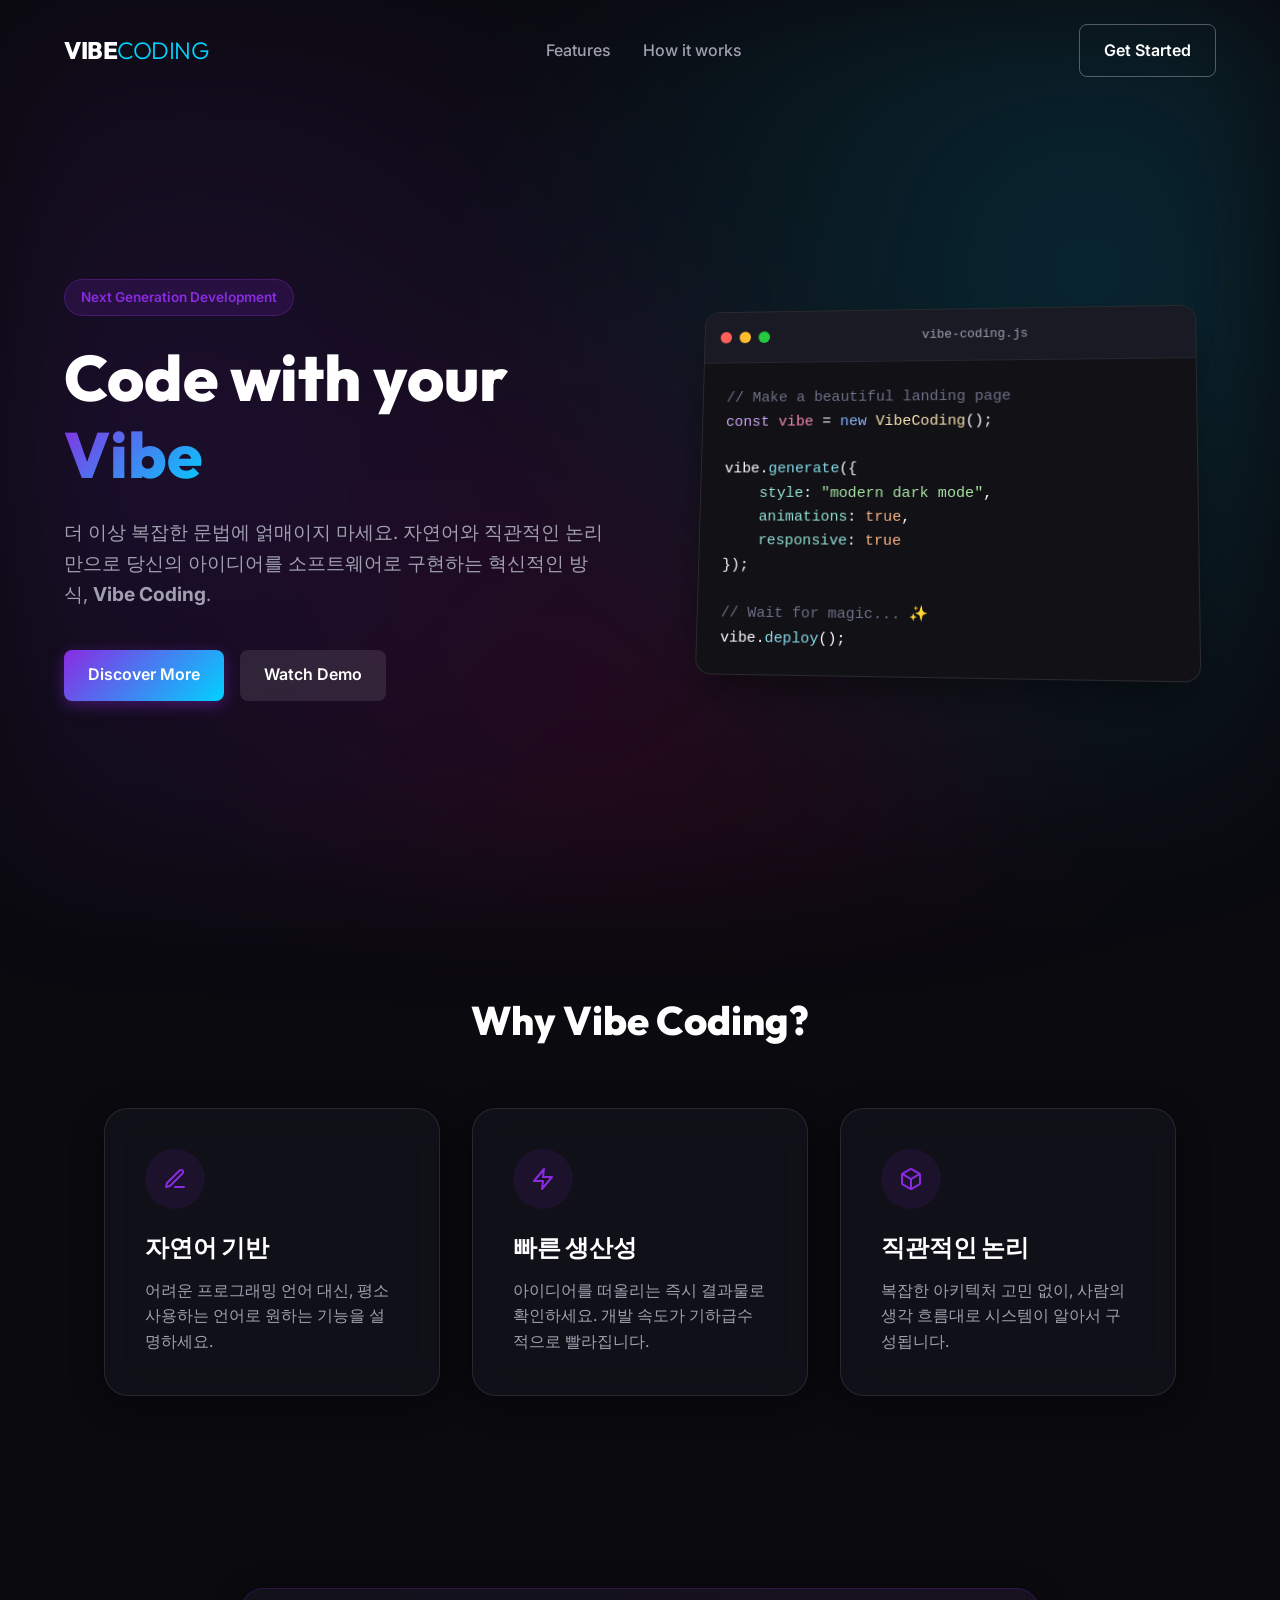
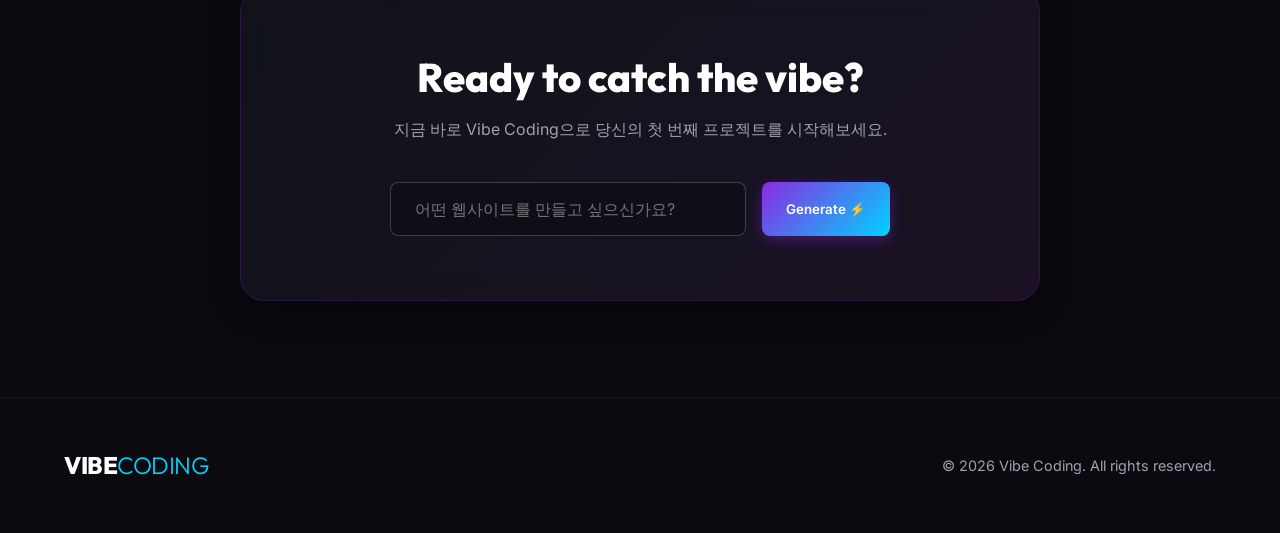
==== index.html @ e5df1e01 "feat: Add Vibe Coding landing page" ====
<!DOCTYPE html>
<html lang="ko">
<head>
    <meta charset="UTF-8">
    <meta name="viewport" content="width=device-width, initial-scale=1.0">
    <title>Vibe Coding | 코딩의 새로운 패러다임</title>
    <meta name="description" content="Vibe Coding은 자연어와 직관적인 논리로 소프트웨어를 개발하는 새로운 접근 방식입니다. 코딩의 미래를 경험해보세요.">
    
    <!-- Google Fonts -->
    <link rel="preconnect" href="https://fonts.googleapis.com">
    <link rel="preconnect" href="https://fonts.gstatic.com" crossorigin>
    <link href="https://fonts.googleapis.com/css2?family=Outfit:wght@300;400;600;800&family=Inter:wght@400;500;700&display=swap" rel="stylesheet">
    
    <link rel="stylesheet" href="style.css">
</head>
<body>
    <div class="blob-bg"></div>
    
    <nav class="navbar">
        <div class="logo">VIBE<span>CODING</span></div>
        <ul class="nav-links">
            <li><a href="#features">Features</a></li>
            <li><a href="#how-it-works">How it works</a></li>
        </ul>
        <a href="#get-started" class="btn btn-outline">Get Started</a>
    </nav>

    <main>
        <!-- Hero Section -->
        <section class="hero">
            <div class="hero-content">
                <div class="badge">Next Generation Development</div>
                <h1 class="glitch-title" data-text="Code with your Vibe">Code with your <span class="gradient-text">Vibe</span></h1>
                <p class="hero-subtitle">
                    더 이상 복잡한 문법에 얽매이지 마세요. 자연어와 직관적인 논리만으로 당신의 아이디어를 소프트웨어로 구현하는 혁신적인 방식, <strong>Vibe Coding</strong>.
                </p>
                <div class="hero-actions">
                    <a href="#features" class="btn btn-primary">Discover More</a>
                    <a href="#demo" class="btn btn-secondary">Watch Demo</a>
                </div>
            </div>
            <div class="hero-visual">
                <div class="code-window">
                    <div class="window-header">
                        <span class="dot red"></span>
                        <span class="dot yellow"></span>
                        <span class="dot green"></span>
                        <span class="title">vibe-coding.js</span>
                    </div>
                    <div class="window-body">
                        <pre><code><span class="comment">// Make a beautiful landing page</span>
<span class="keyword">const</span> <span class="variable">vibe</span> = <span class="function">new</span> <span class="class">VibeCoding</span>();

vibe.<span class="method">generate</span>({
    <span class="property">style</span>: <span class="string">"modern dark mode"</span>,
    <span class="property">animations</span>: <span class="boolean">true</span>,
    <span class="property">responsive</span>: <span class="boolean">true</span>
});

<span class="comment">// Wait for magic... ✨</span>
vibe.<span class="method">deploy</span>();</code></pre>
                    </div>
                </div>
            </div>
        </section>

        <!-- Features Section -->
        <section id="features" class="features">
            <h2 class="section-title">Why Vibe Coding?</h2>
            <div class="features-grid">
                <div class="feature-card glass">
                    <div class="icon-wrapper">
                        <svg width="24" height="24" viewBox="0 0 24 24" fill="none" stroke="currentColor" stroke-width="2" stroke-linecap="round" stroke-linejoin="round"><path d="M12 20h9"></path><path d="M16.5 3.5a2.121 2.121 0 0 1 3 3L7 19l-4 1 1-4L16.5 3.5z"></path></svg>
                    </div>
                    <h3>자연어 기반</h3>
                    <p>어려운 프로그래밍 언어 대신, 평소 사용하는 언어로 원하는 기능을 설명하세요.</p>
                </div>
                <div class="feature-card glass">
                    <div class="icon-wrapper">
                        <svg width="24" height="24" viewBox="0 0 24 24" fill="none" stroke="currentColor" stroke-width="2" stroke-linecap="round" stroke-linejoin="round"><path d="M13 2L3 14h9l-1 8 10-12h-9l1-8z"></path></svg>
                    </div>
                    <h3>빠른 생산성</h3>
                    <p>아이디어를 떠올리는 즉시 결과물로 확인하세요. 개발 속도가 기하급수적으로 빨라집니다.</p>
                </div>
                <div class="feature-card glass">
                    <div class="icon-wrapper">
                        <svg width="24" height="24" viewBox="0 0 24 24" fill="none" stroke="currentColor" stroke-width="2" stroke-linecap="round" stroke-linejoin="round"><path d="M21 16V8a2 2 0 0 0-1-1.73l-7-4a2 2 0 0 0-2 0l-7 4A2 2 0 0 0 3 8v8a2 2 0 0 0 1 1.73l7 4a2 2 0 0 0 2 0l7-4A2 2 0 0 0 21 16z"></path><polyline points="3.27 6.96 12 12.01 20.73 6.96"></polyline><line x1="12" y1="22.08" x2="12" y2="12"></line></svg>
                    </div>
                    <h3>직관적인 논리</h3>
                    <p>복잡한 아키텍처 고민 없이, 사람의 생각 흐름대로 시스템이 알아서 구성됩니다.</p>
                </div>
            </div>
        </section>
        
        <!-- CTA Section -->
        <section id="get-started" class="cta-section">
            <div class="cta-container glass">
                <h2>Ready to catch the vibe?</h2>
                <p>지금 바로 Vibe Coding으로 당신의 첫 번째 프로젝트를 시작해보세요.</p>
                <div class="input-group">
                    <input type="text" placeholder="어떤 웹사이트를 만들고 싶으신가요?">
                    <button class="btn btn-primary">Generate ⚡</button>
                </div>
            </div>
        </section>
    </main>

    <footer>
        <div class="footer-content">
            <div class="logo">VIBE<span>CODING</span></div>
            <p>&copy; 2026 Vibe Coding. All rights reserved.</p>
        </div>
    </footer>

    <script src="main.js"></script>
</body>
</html>
---- style.css ----
:root {
    /* Color Palette */
    --bg-dark: #0a0a0f;
    --bg-surface: rgba(20, 20, 30, 0.6);
    --text-primary: #ffffff;
    --text-secondary: #a0a0b0;
    
    /* Vibrant Accents */
    --accent-primary: #8a2be2;
    --accent-secondary: #00d2ff;
    --accent-tertiary: #ff007f;
    
    /* Gradients */
    --gradient-brand: linear-gradient(135deg, var(--accent-primary), var(--accent-secondary));
    --gradient-glow: radial-gradient(circle at center, rgba(138, 43, 226, 0.3) 0%, transparent 70%);
    
    /* Typography */
    --font-heading: 'Outfit', sans-serif;
    --font-body: 'Inter', sans-serif;
    --font-mono: 'Fira Code', monospace;
    
    /* Utils */
    --border-glass: 1px solid rgba(255, 255, 255, 0.1);
    --shadow-glass: 0 8px 32px 0 rgba(0, 0, 0, 0.37);
    --radius-lg: 24px;
    --radius-md: 16px;
    --radius-sm: 8px;
}

* {
    margin: 0;
    padding: 0;
    box-sizing: border-box;
}

body {
    background-color: var(--bg-dark);
    color: var(--text-primary);
    font-family: var(--font-body);
    line-height: 1.6;
    overflow-x: hidden;
    position: relative;
}

/* Background Effects */
.blob-bg {
    position: fixed;
    top: 0;
    left: 0;
    width: 100vw;
    height: 100vh;
    z-index: -1;
    background-image: 
        radial-gradient(circle at 15% 50%, rgba(138, 43, 226, 0.15) 0%, transparent 50%),
        radial-gradient(circle at 85% 30%, rgba(0, 210, 255, 0.15) 0%, transparent 50%),
        radial-gradient(circle at 50% 80%, rgba(255, 0, 127, 0.1) 0%, transparent 50%);
    filter: blur(60px);
    animation: pulse 15s ease-in-out infinite alternate;
}

@keyframes pulse {
    0% { transform: scale(1); }
    100% { transform: scale(1.1); }
}

/* Typography */
h1, h2, h3 {
    font-family: var(--font-heading);
    font-weight: 800;
    line-height: 1.2;
}

.gradient-text {
    background: var(--gradient-brand);
    -webkit-background-clip: text;
    -webkit-text-fill-color: transparent;
    background-clip: text;
}

/* Utilities */
.glass {
    background: var(--bg-surface);
    backdrop-filter: blur(16px);
    -webkit-backdrop-filter: blur(16px);
    border: var(--border-glass);
    box-shadow: var(--shadow-glass);
}

/* Navbar */
.navbar {
    display: flex;
    justify-content: space-between;
    align-items: center;
    padding: 1.5rem 5%;
    position: fixed;
    top: 0;
    width: 100%;
    z-index: 100;
    transition: background 0.3s ease;
}

.navbar.scrolled {
    background: rgba(10, 10, 15, 0.8);
    backdrop-filter: blur(10px);
    border-bottom: var(--border-glass);
}

.logo {
    font-family: var(--font-heading);
    font-size: 1.5rem;
    font-weight: 800;
    letter-spacing: -0.5px;
}

.logo span {
    color: var(--accent-secondary);
    font-weight: 300;
}

.nav-links {
    display: flex;
    gap: 2rem;
    list-style: none;
}

.nav-links a {
    color: var(--text-secondary);
    text-decoration: none;
    font-weight: 500;
    transition: color 0.3s ease;
}

.nav-links a:hover {
    color: var(--text-primary);
}

/* Buttons */
.btn {
    display: inline-flex;
    align-items: center;
    justify-content: center;
    padding: 0.8rem 1.5rem;
    border-radius: var(--radius-sm);
    font-weight: 600;
    font-family: var(--font-body);
    text-decoration: none;
    cursor: pointer;
    transition: all 0.3s ease;
    border: none;
}

.btn-primary {
    background: var(--gradient-brand);
    color: white;
    box-shadow: 0 4px 15px rgba(138, 43, 226, 0.4);
}

.btn-primary:hover {
    transform: translateY(-2px);
    box-shadow: 0 6px 20px rgba(138, 43, 226, 0.6);
}

.btn-secondary {
    background: rgba(255, 255, 255, 0.1);
    color: white;
    backdrop-filter: blur(10px);
}

.btn-secondary:hover {
    background: rgba(255, 255, 255, 0.2);
}

.btn-outline {
    background: transparent;
    border: 1px solid rgba(255, 255, 255, 0.3);
    color: white;
}

.btn-outline:hover {
    border-color: white;
}

/* Hero Section */
.hero {
    min-height: 100vh;
    display: flex;
    align-items: center;
    justify-content: space-between;
    padding: 0 5%;
    padding-top: 80px;
    gap: 4rem;
}

.hero-content {
    flex: 1;
    max-width: 600px;
    opacity: 0;
    transform: translateY(30px);
    animation: fadeUp 0.8s ease forwards 0.2s;
}

@keyframes fadeUp {
    to {
        opacity: 1;
        transform: translateY(0);
    }
}

.badge {
    display: inline-block;
    padding: 0.4rem 1rem;
    background: rgba(138, 43, 226, 0.15);
    border: 1px solid rgba(138, 43, 226, 0.3);
    border-radius: 50px;
    font-size: 0.85rem;
    font-weight: 600;
    color: var(--accent-primary);
    margin-bottom: 1.5rem;
}

.glitch-title {
    font-size: 4rem;
    margin-bottom: 1.5rem;
}

.hero-subtitle {
    font-size: 1.2rem;
    color: var(--text-secondary);
    margin-bottom: 2.5rem;
}

.hero-actions {
    display: flex;
    gap: 1rem;
}

/* Code Window */
.hero-visual {
    flex: 1;
    display: flex;
    justify-content: center;
    perspective: 1000px;
    opacity: 0;
    animation: fadeIn 1s ease forwards 0.5s;
}

@keyframes fadeIn {
    to { opacity: 1; }
}

.code-window {
    width: 100%;
    max-width: 500px;
    background: #111116;
    border-radius: var(--radius-md);
    border: 1px solid rgba(255, 255, 255, 0.1);
    box-shadow: 0 25px 50px -12px rgba(0, 0, 0, 0.5);
    overflow: hidden;
    transform: rotateY(-5deg) rotateX(5deg);
    transition: transform 0.5s ease;
}

.code-window:hover {
    transform: rotateY(0) rotateX(0) scale(1.02);
}

.window-header {
    background: #1a1a24;
    padding: 1rem;
    display: flex;
    align-items: center;
    gap: 8px;
    border-bottom: 1px solid rgba(255, 255, 255, 0.05);
}

.dot {
    width: 12px;
    height: 12px;
    border-radius: 50%;
}
.dot.red { background: #ff5f56; }
.dot.yellow { background: #ffbd2e; }
.dot.green { background: #27c93f; }

.window-header .title {
    margin-left: auto;
    margin-right: auto;
    font-family: var(--font-mono);
    font-size: 0.8rem;
    color: var(--text-secondary);
}

.window-body {
    padding: 1.5rem;
    font-family: var(--font-mono);
    font-size: 0.95rem;
    overflow-x: auto;
}

/* Syntax Highlighting */
.comment { color: #6c7086; }
.keyword { color: #cba6f7; }
.variable { color: #f38ba8; }
.function { color: #89b4fa; }
.class { color: #f9e2af; }
.method { color: #89dceb; }
.property { color: #94e2d5; }
.string { color: #a6e3a1; }
.boolean { color: #fab387; }

/* Features Section */
.features {
    padding: 6rem 5%;
    max-width: 1200px;
    margin: 0 auto;
}

.section-title {
    font-size: 2.5rem;
    text-align: center;
    margin-bottom: 4rem;
}

.features-grid {
    display: grid;
    grid-template-columns: repeat(auto-fit, minmax(300px, 1fr));
    gap: 2rem;
}

.feature-card {
    padding: 2.5rem;
    border-radius: var(--radius-lg);
    transition: transform 0.3s ease, box-shadow 0.3s ease;
    opacity: 0;
    transform: translateY(30px);
}

.feature-card.visible {
    opacity: 1;
    transform: translateY(0);
    transition: opacity 0.6s ease, transform 0.6s ease;
}

.feature-card:hover {
    transform: translateY(-10px);
    border-color: rgba(138, 43, 226, 0.3);
    box-shadow: 0 15px 30px rgba(0, 0, 0, 0.2), inset 0 0 20px rgba(138, 43, 226, 0.05);
}

.icon-wrapper {
    width: 60px;
    height: 60px;
    border-radius: 50%;
    background: rgba(138, 43, 226, 0.1);
    display: flex;
    align-items: center;
    justify-content: center;
    color: var(--accent-primary);
    margin-bottom: 1.5rem;
}

.feature-card h3 {
    font-size: 1.5rem;
    margin-bottom: 1rem;
}

.feature-card p {
    color: var(--text-secondary);
}

/* CTA Section */
.cta-section {
    padding: 6rem 5%;
    display: flex;
    justify-content: center;
}

.cta-container {
    width: 100%;
    max-width: 800px;
    padding: 4rem 2rem;
    border-radius: var(--radius-lg);
    text-align: center;
    background: linear-gradient(135deg, rgba(20, 20, 30, 0.8), rgba(30, 20, 40, 0.8));
    border: 1px solid rgba(138, 43, 226, 0.2);
}

.cta-container h2 {
    font-size: 2.5rem;
    margin-bottom: 1rem;
}

.cta-container p {
    color: var(--text-secondary);
    margin-bottom: 2.5rem;
}

.input-group {
    display: flex;
    gap: 1rem;
    max-width: 500px;
    margin: 0 auto;
}

.input-group input {
    flex: 1;
    padding: 1rem 1.5rem;
    border-radius: var(--radius-sm);
    border: 1px solid rgba(255, 255, 255, 0.2);
    background: rgba(0, 0, 0, 0.2);
    color: white;
    font-family: var(--font-body);
    font-size: 1rem;
}

.input-group input:focus {
    outline: none;
    border-color: var(--accent-primary);
}

/* Footer */
footer {
    padding: 3rem 5%;
    border-top: 1px solid rgba(255, 255, 255, 0.05);
}

.footer-content {
    display: flex;
    justify-content: space-between;
    align-items: center;
    max-width: 1200px;
    margin: 0 auto;
}

.footer-content p {
    color: var(--text-secondary);
    font-size: 0.9rem;
}

/* Responsive */
@media (max-width: 900px) {
    .hero {
        flex-direction: column;
        text-align: center;
        padding-top: 120px;
    }
    
    .hero-content {
        align-items: center;
        display: flex;
        flex-direction: column;
    }
    
    .hero-actions {
        justify-content: center;
    }
    
    .glitch-title {
        font-size: 3rem;
    }
}

@media (max-width: 600px) {
    .nav-links {
        display: none;
    }
    
    .input-group {
        flex-direction: column;
    }
    
    .footer-content {
        flex-direction: column;
        gap: 1rem;
    }
}
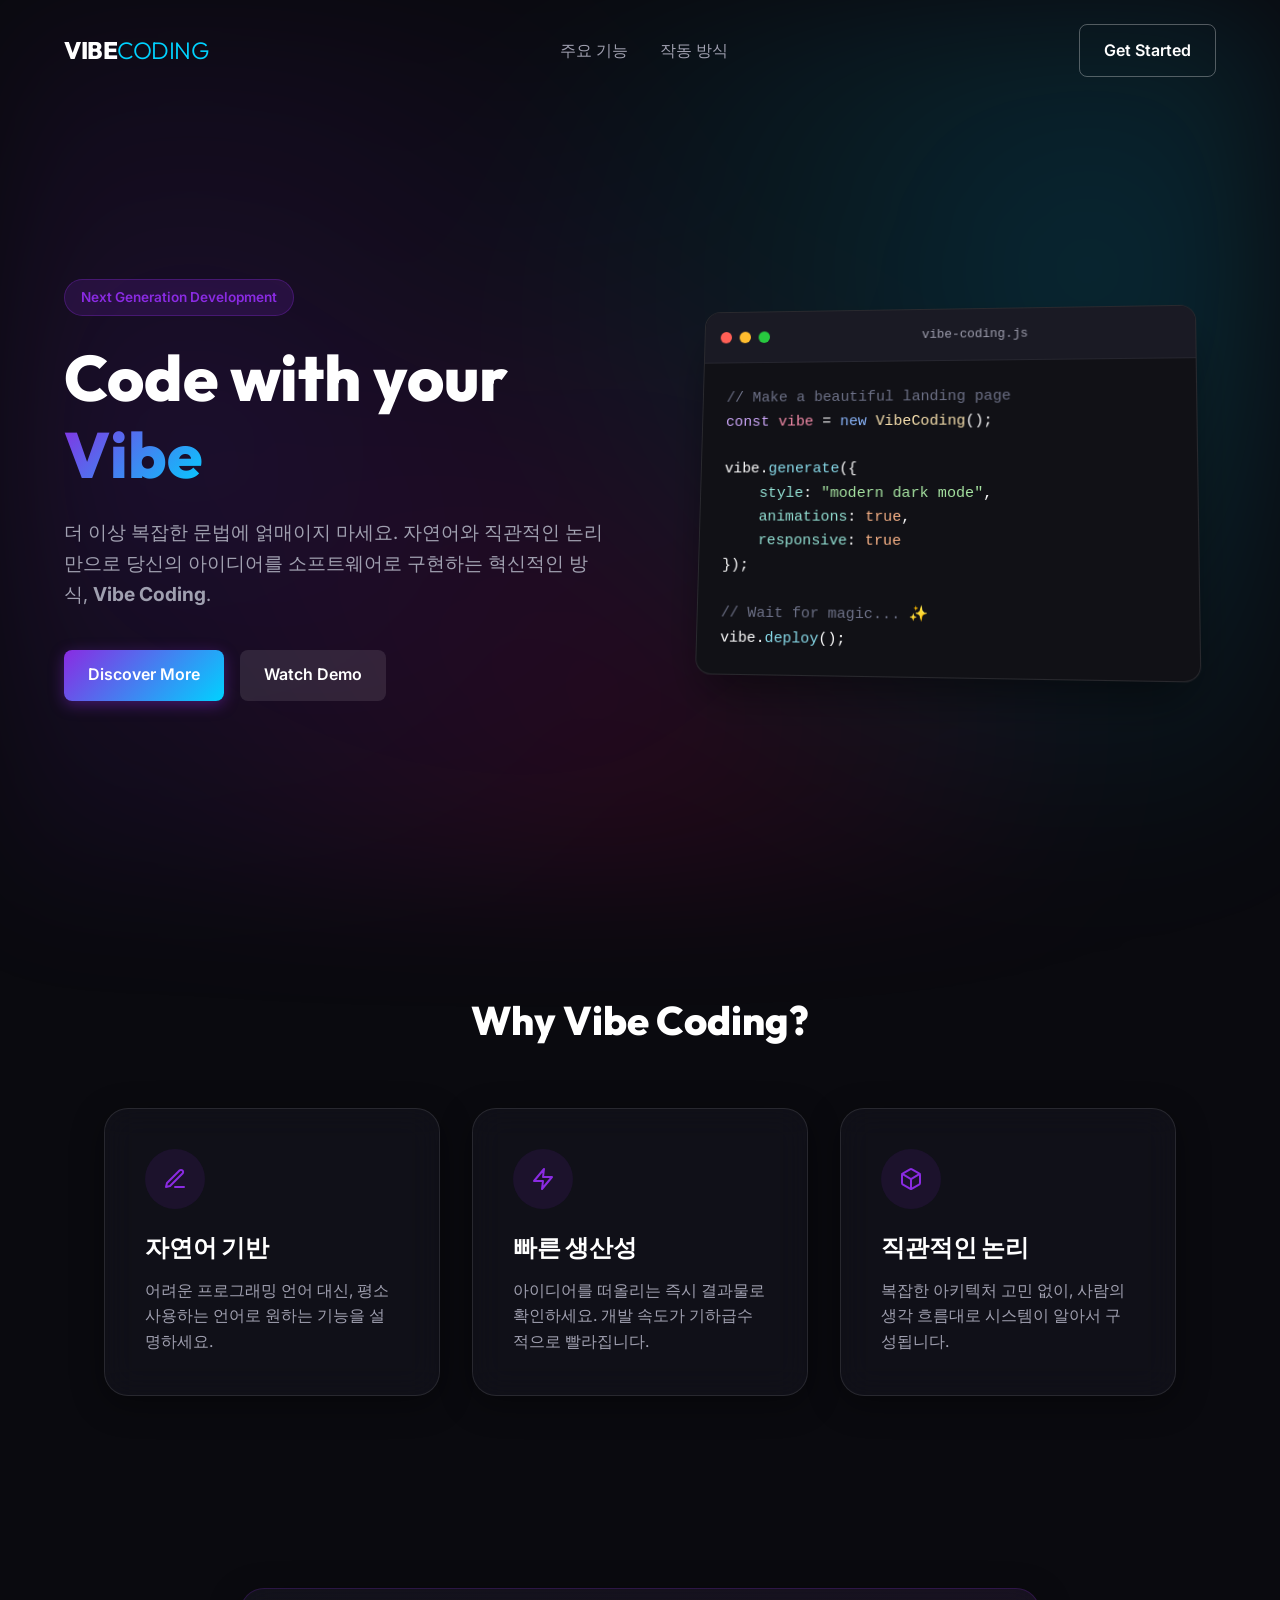
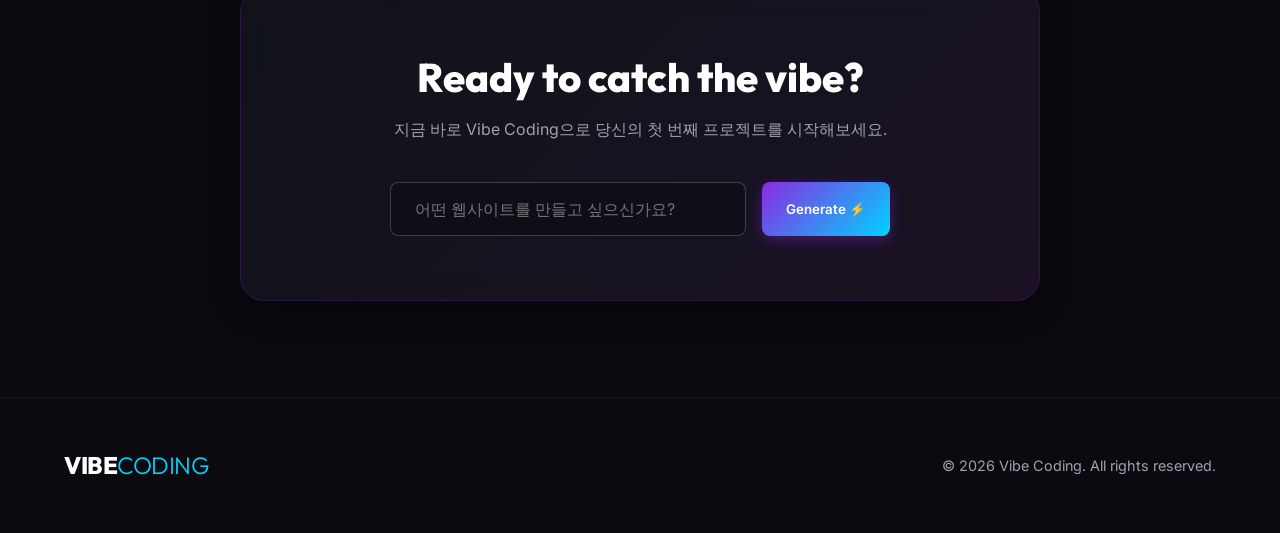
==== commit 0c74473e: "fix: Translate nav menu items to Korean" ====
--- a/index.html
+++ b/index.html
@@ -19,8 +19,8 @@
     <nav class="navbar">
         <div class="logo">VIBE<span>CODING</span></div>
         <ul class="nav-links">
-            <li><a href="#features">Features</a></li>
-            <li><a href="#how-it-works">How it works</a></li>
+            <li><a href="#features">주요 기능</a></li>
+            <li><a href="#how-it-works">작동 방식</a></li>
         </ul>
         <a href="#get-started" class="btn btn-outline">Get Started</a>
     </nav>
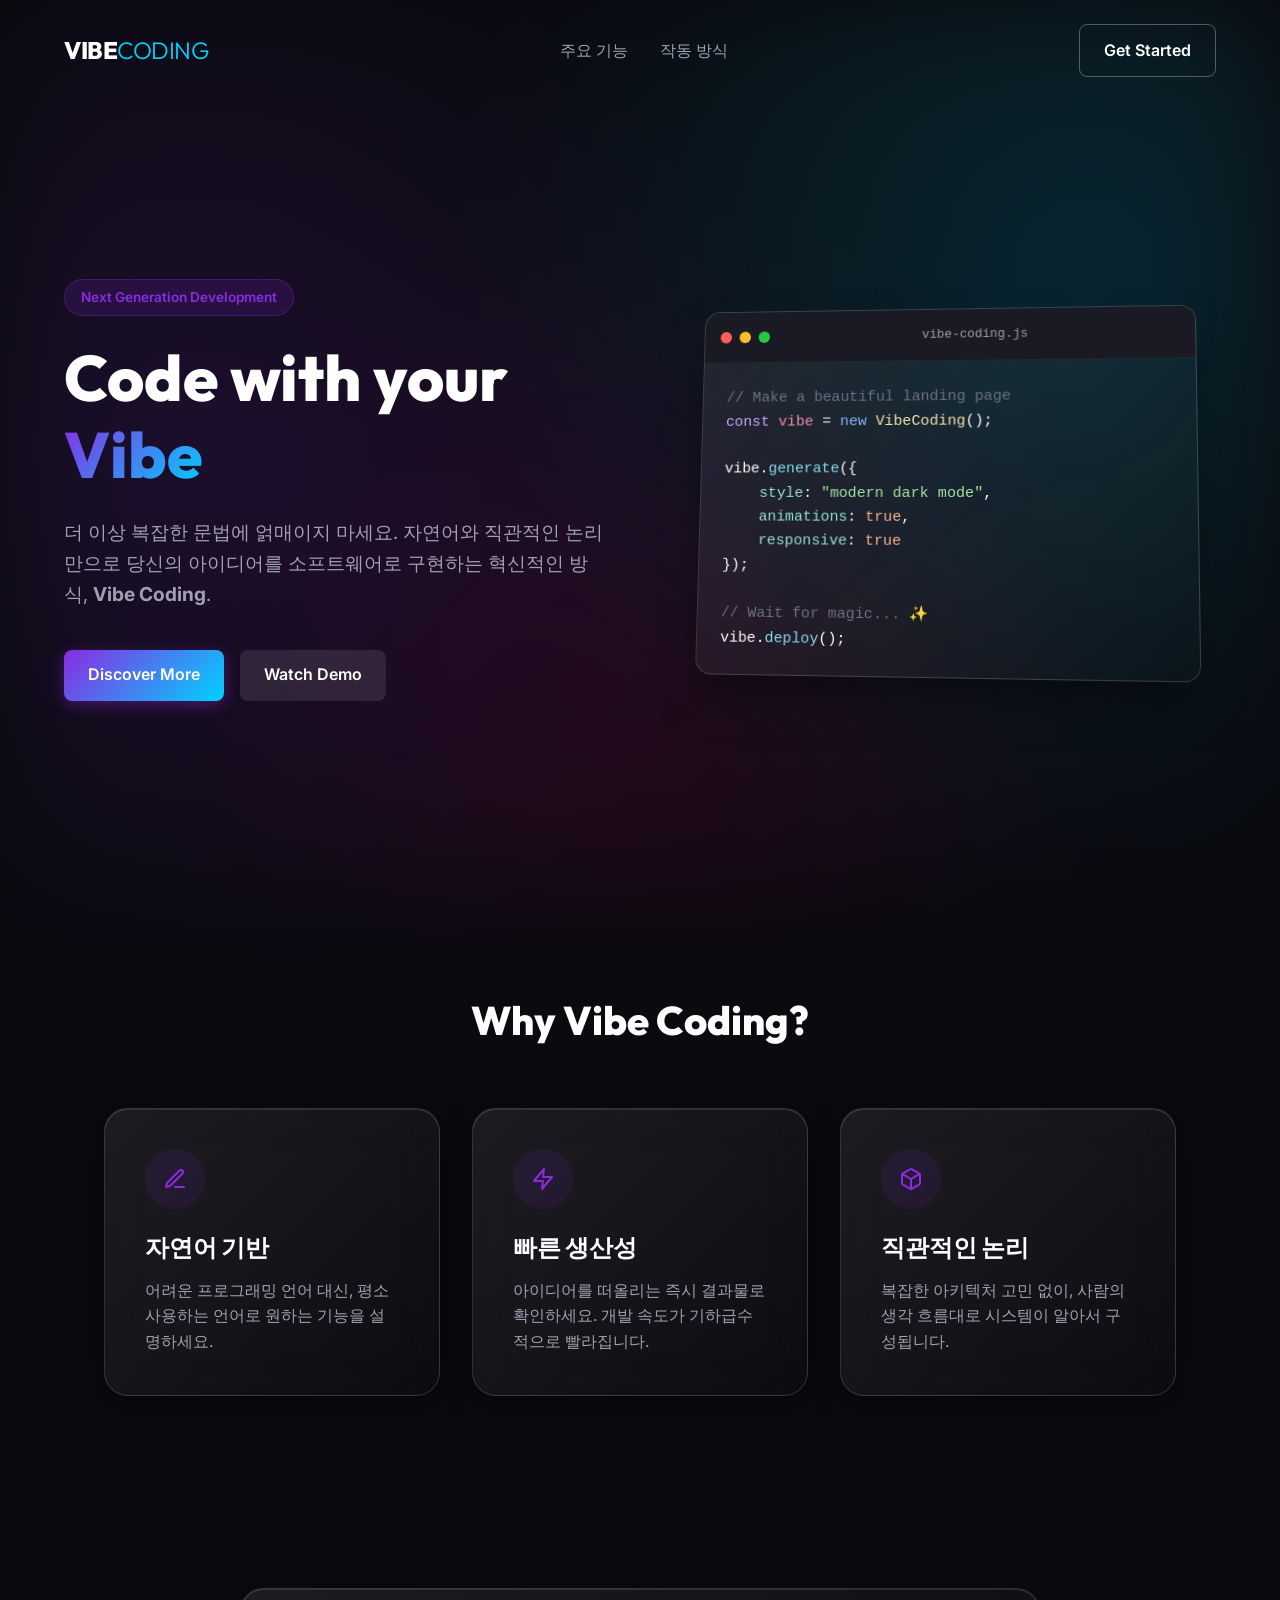
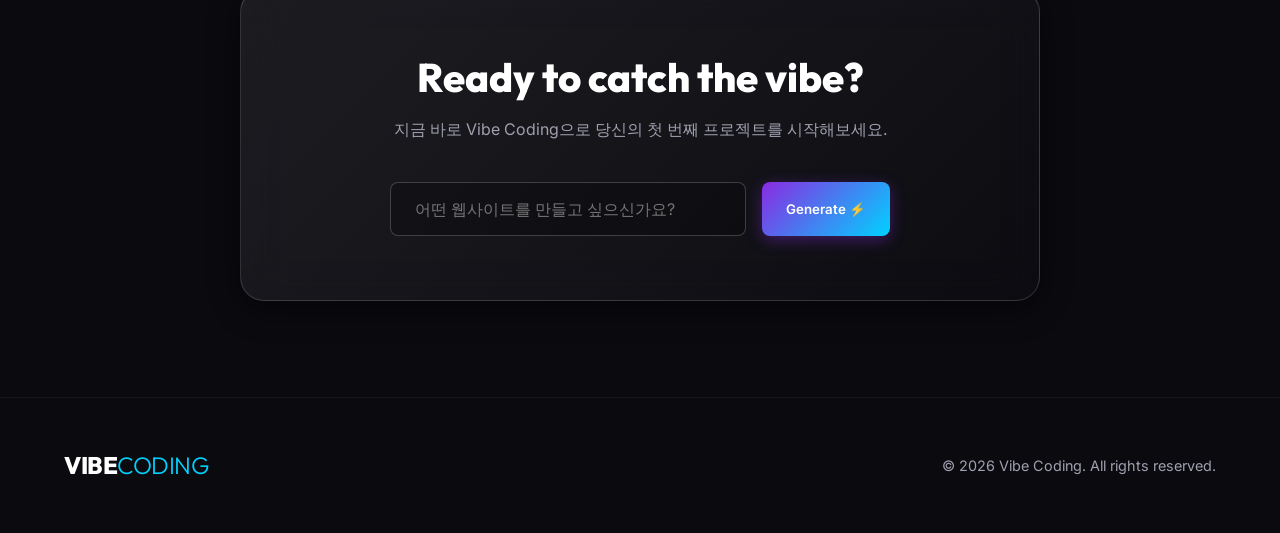
==== commit 3bebf872: "style: Enhance glassmorphism effect" ====
--- a/index.html
+++ b/index.html
@@ -40,7 +40,7 @@
                 </div>
             </div>
             <div class="hero-visual">
-                <div class="code-window">
+                <div class="code-window glass">
                     <div class="window-header">
                         <span class="dot red"></span>
                         <span class="dot yellow"></span>
--- a/style.css
+++ b/style.css
@@ -79,11 +79,11 @@
 
 /* Utilities */
 .glass {
-    background: var(--bg-surface);
-    backdrop-filter: blur(16px);
-    -webkit-backdrop-filter: blur(16px);
-    border: var(--border-glass);
-    box-shadow: var(--shadow-glass);
+    background: linear-gradient(135deg, rgba(255, 255, 255, 0.08), rgba(255, 255, 255, 0.01));
+    backdrop-filter: blur(24px);
+    -webkit-backdrop-filter: blur(24px);
+    border: 1px solid rgba(255, 255, 255, 0.15);
+    box-shadow: 0 8px 32px 0 rgba(0, 0, 0, 0.4), inset 0 1px 0 rgba(255, 255, 255, 0.1);
 }
 
 /* Navbar */
@@ -251,9 +251,7 @@
 .code-window {
     width: 100%;
     max-width: 500px;
-    background: #111116;
     border-radius: var(--radius-md);
-    border: 1px solid rgba(255, 255, 255, 0.1);
     box-shadow: 0 25px 50px -12px rgba(0, 0, 0, 0.5);
     overflow: hidden;
     transform: rotateY(-5deg) rotateX(5deg);
@@ -381,8 +379,6 @@
     padding: 4rem 2rem;
     border-radius: var(--radius-lg);
     text-align: center;
-    background: linear-gradient(135deg, rgba(20, 20, 30, 0.8), rgba(30, 20, 40, 0.8));
-    border: 1px solid rgba(138, 43, 226, 0.2);
 }
 
 .cta-container h2 {
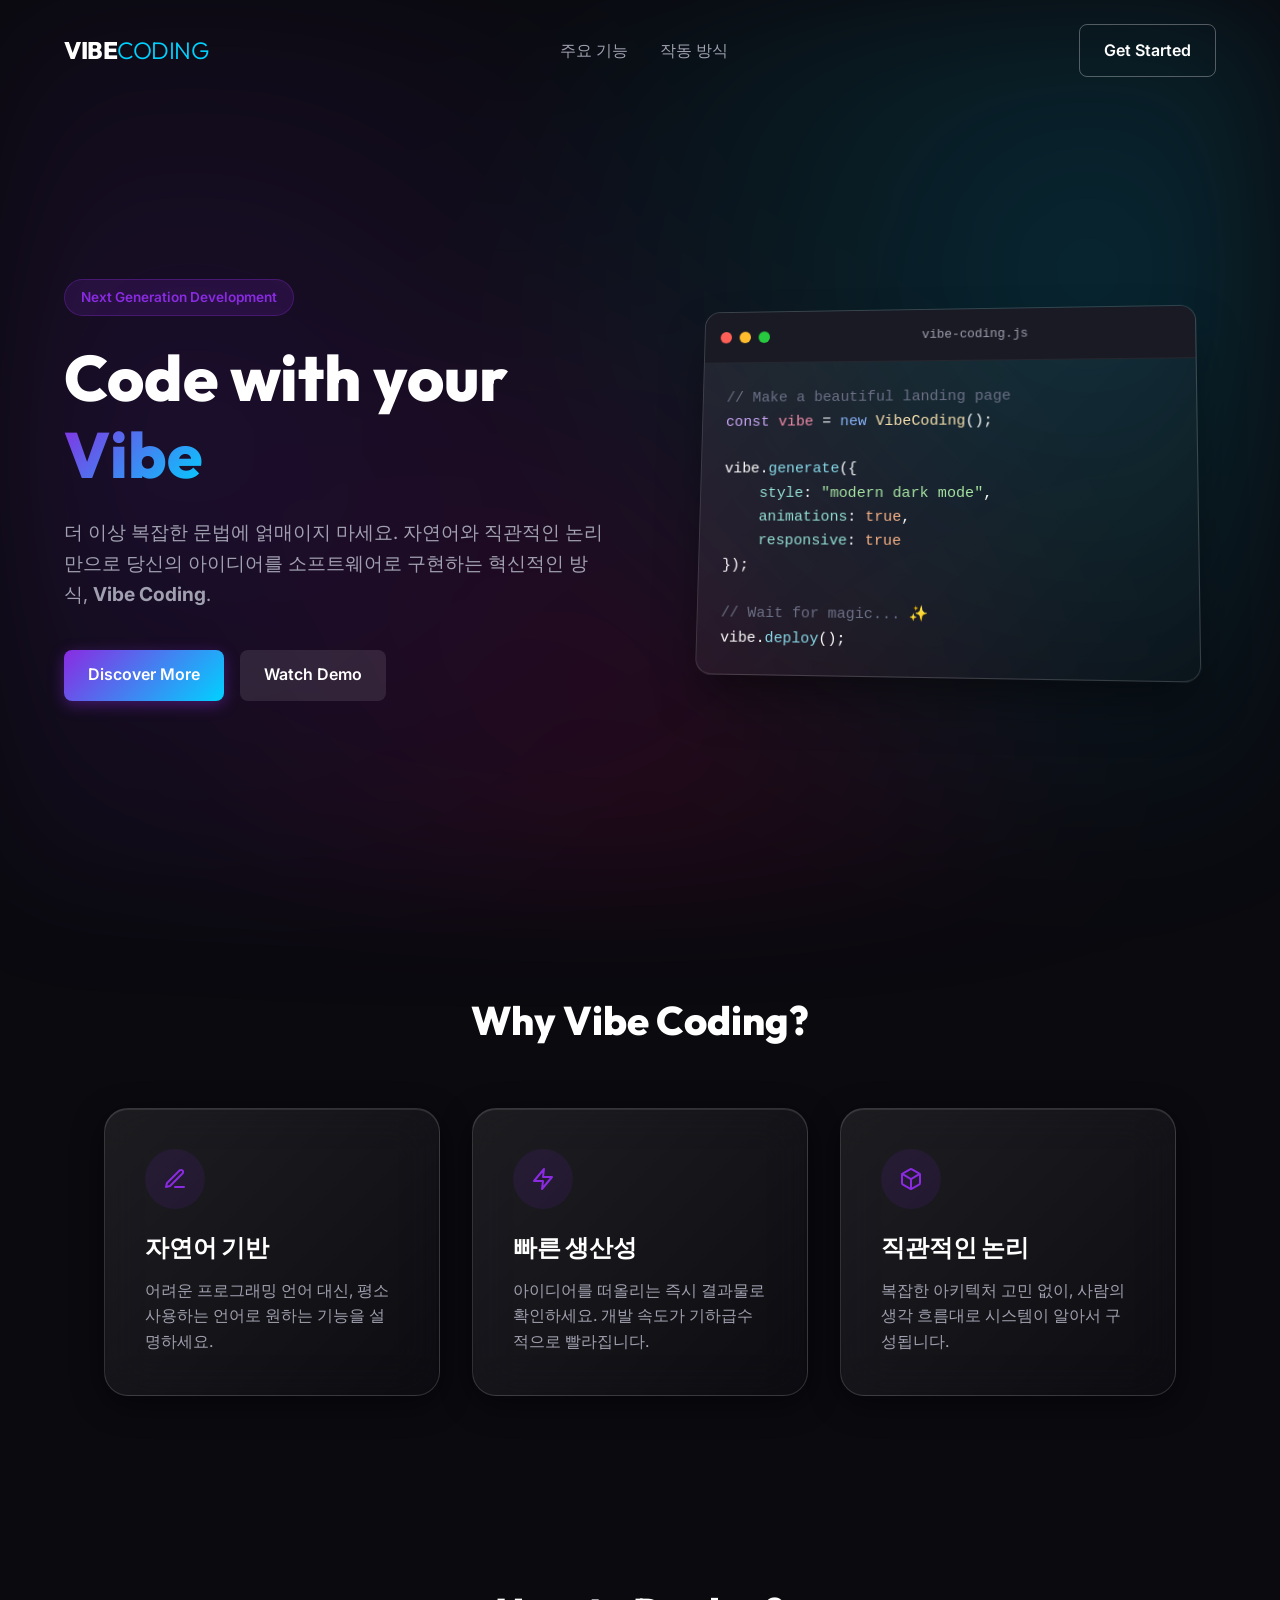
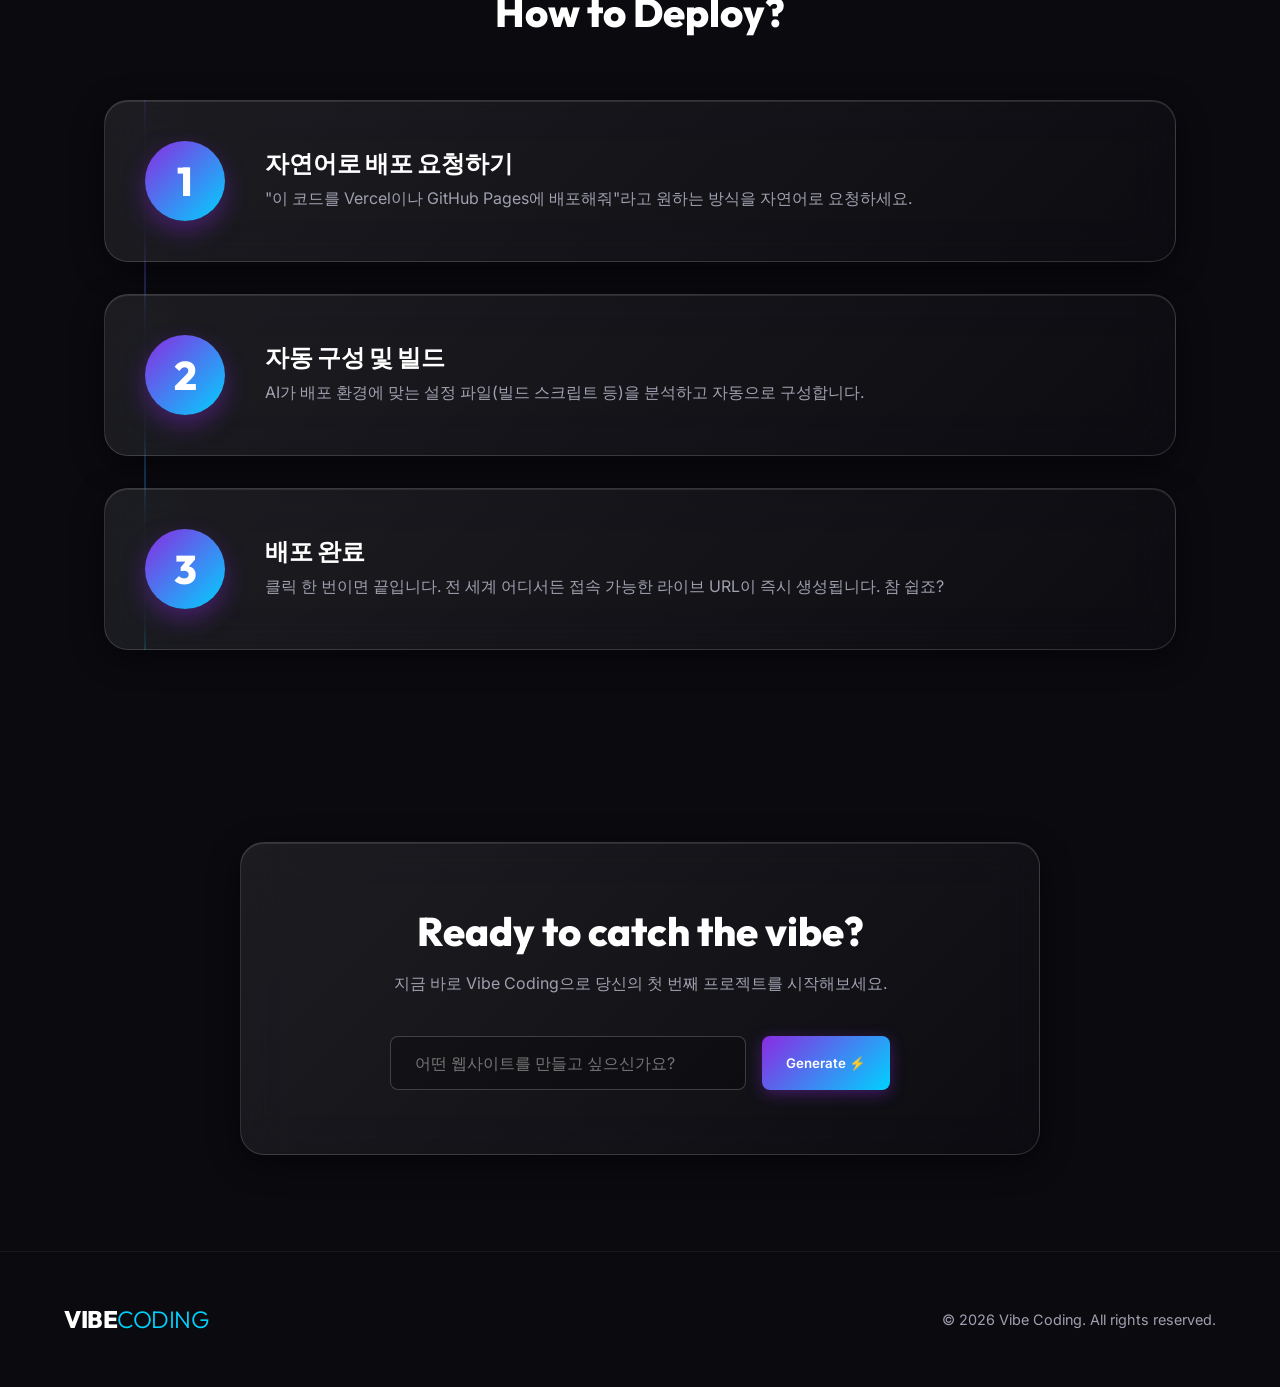
==== commit ccea2868: "feat: Add How to Deploy section" ====
--- a/index.html
+++ b/index.html
@@ -92,6 +92,34 @@
             </div>
         </section>
         
+        <!-- How it Works / Deploy Section -->
+        <section id="how-it-works" class="how-it-works">
+            <h2 class="section-title">How to Deploy?</h2>
+            <div class="steps-container">
+                <div class="step-card glass">
+                    <div class="step-number">1</div>
+                    <div>
+                        <h3>자연어로 배포 요청하기</h3>
+                        <p>"이 코드를 Vercel이나 GitHub Pages에 배포해줘"라고 원하는 방식을 자연어로 요청하세요.</p>
+                    </div>
+                </div>
+                <div class="step-card glass">
+                    <div class="step-number">2</div>
+                    <div>
+                        <h3>자동 구성 및 빌드</h3>
+                        <p>AI가 배포 환경에 맞는 설정 파일(빌드 스크립트 등)을 분석하고 자동으로 구성합니다.</p>
+                    </div>
+                </div>
+                <div class="step-card glass">
+                    <div class="step-number">3</div>
+                    <div>
+                        <h3>배포 완료</h3>
+                        <p>클릭 한 번이면 끝입니다. 전 세계 어디서든 접속 가능한 라이브 URL이 즉시 생성됩니다. 참 쉽죠?</p>
+                    </div>
+                </div>
+            </div>
+        </section>
+
         <!-- CTA Section -->
         <section id="get-started" class="cta-section">
             <div class="cta-container glass">
--- a/style.css
+++ b/style.css
@@ -366,6 +366,73 @@
     color: var(--text-secondary);
 }
 
+/* How it works Section */
+.how-it-works {
+    padding: 6rem 5%;
+    max-width: 1200px;
+    margin: 0 auto;
+}
+
+.steps-container {
+    display: flex;
+    flex-direction: column;
+    gap: 2rem;
+    position: relative;
+}
+
+.steps-container::before {
+    content: '';
+    position: absolute;
+    left: 40px;
+    top: 0;
+    bottom: 0;
+    width: 2px;
+    background: linear-gradient(to bottom, var(--accent-primary), var(--accent-secondary));
+    opacity: 0.3;
+}
+
+.step-card {
+    display: flex;
+    align-items: center;
+    gap: 2.5rem;
+    padding: 2.5rem;
+    border-radius: var(--radius-lg);
+    opacity: 0;
+    transform: translateX(-30px);
+}
+
+.step-card.visible {
+    opacity: 1;
+    transform: translateX(0);
+    transition: opacity 0.6s ease, transform 0.6s ease;
+}
+
+.step-number {
+    width: 80px;
+    height: 80px;
+    flex-shrink: 0;
+    background: var(--gradient-brand);
+    border-radius: 50%;
+    display: flex;
+    align-items: center;
+    justify-content: center;
+    font-family: var(--font-heading);
+    font-size: 2.5rem;
+    font-weight: 800;
+    color: white;
+    box-shadow: 0 10px 25px rgba(138, 43, 226, 0.4);
+    z-index: 1;
+}
+
+.step-card h3 {
+    font-size: 1.5rem;
+    margin-bottom: 0.5rem;
+}
+
+.step-card p {
+    color: var(--text-secondary);
+}
+
 /* CTA Section */
 .cta-section {
     padding: 6rem 5%;
@@ -434,6 +501,22 @@
 }
 
 /* Responsive */
+@media (max-width: 768px) {
+    .steps-container::before {
+        left: 30px;
+    }
+    .step-card {
+        flex-direction: column;
+        text-align: center;
+        gap: 1.5rem;
+    }
+    .step-number {
+        width: 60px;
+        height: 60px;
+        font-size: 2rem;
+    }
+}
+
 @media (max-width: 900px) {
     .hero {
         flex-direction: column;
